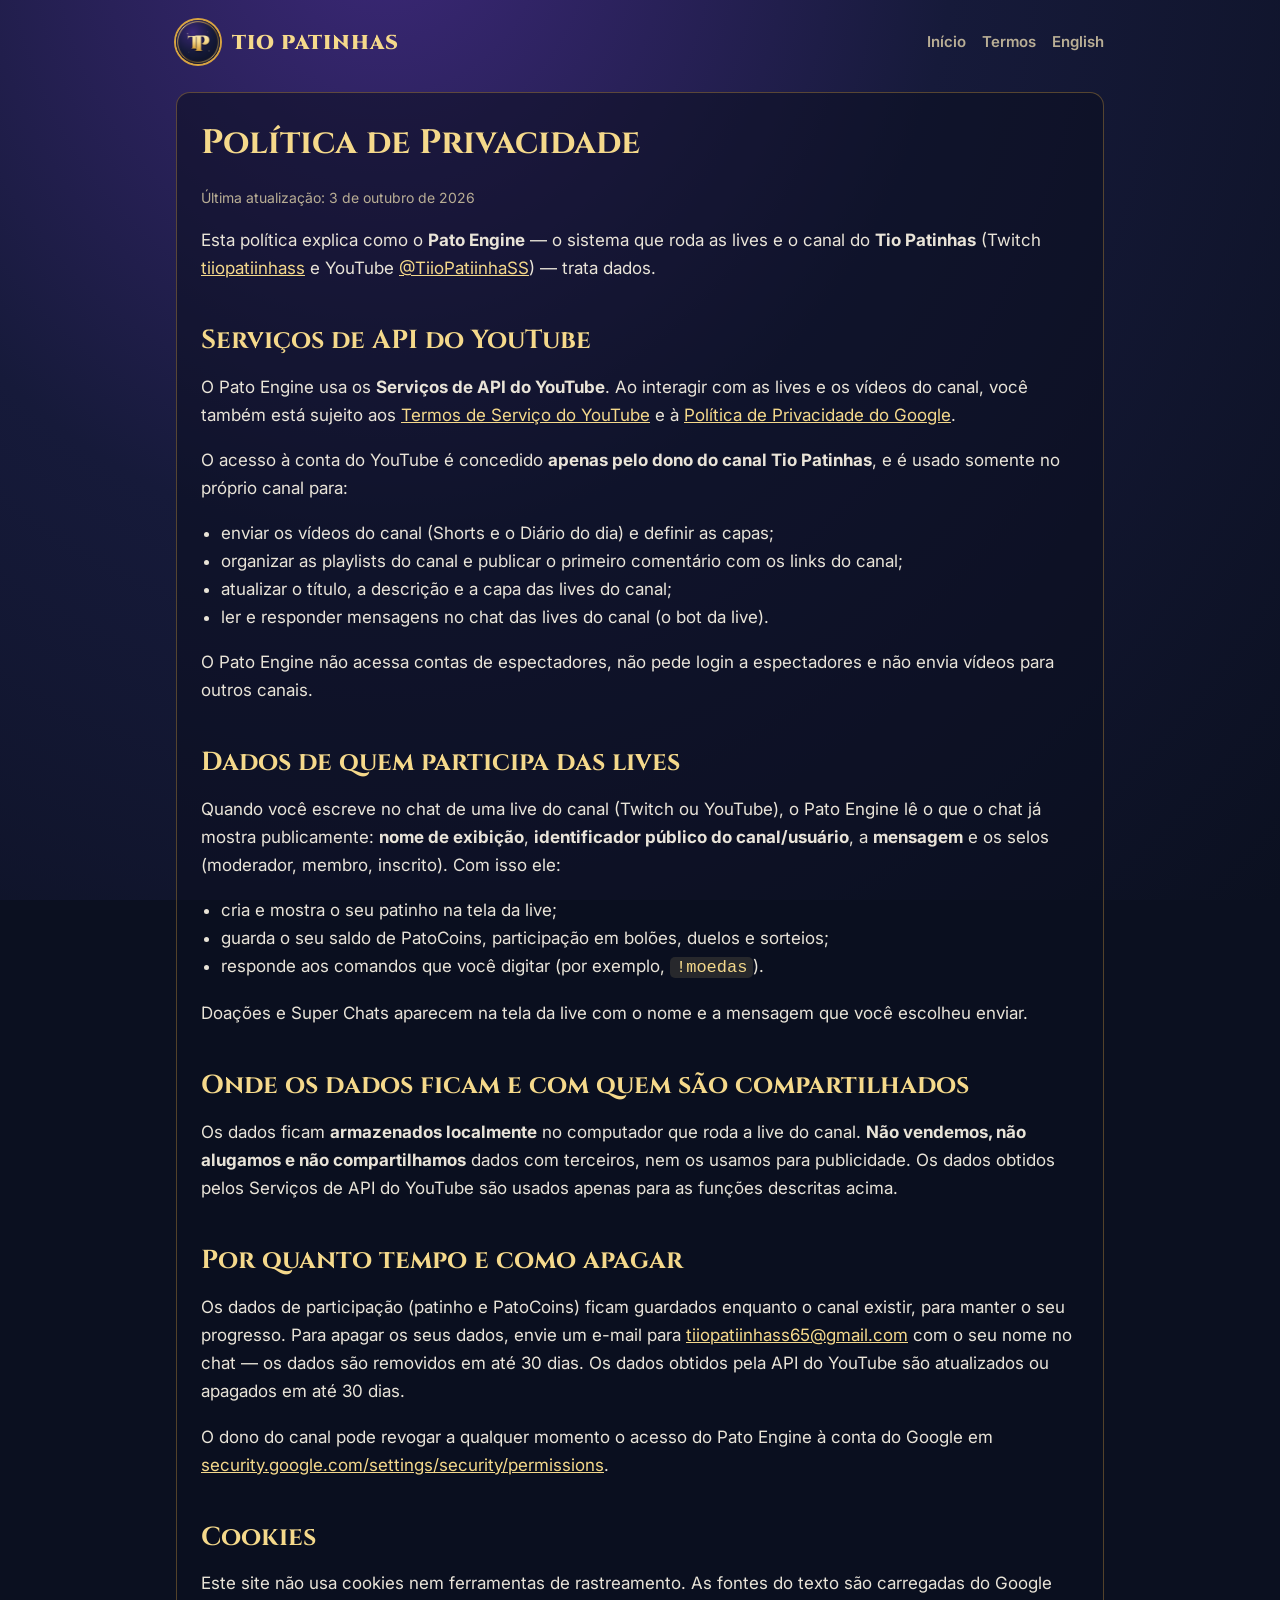
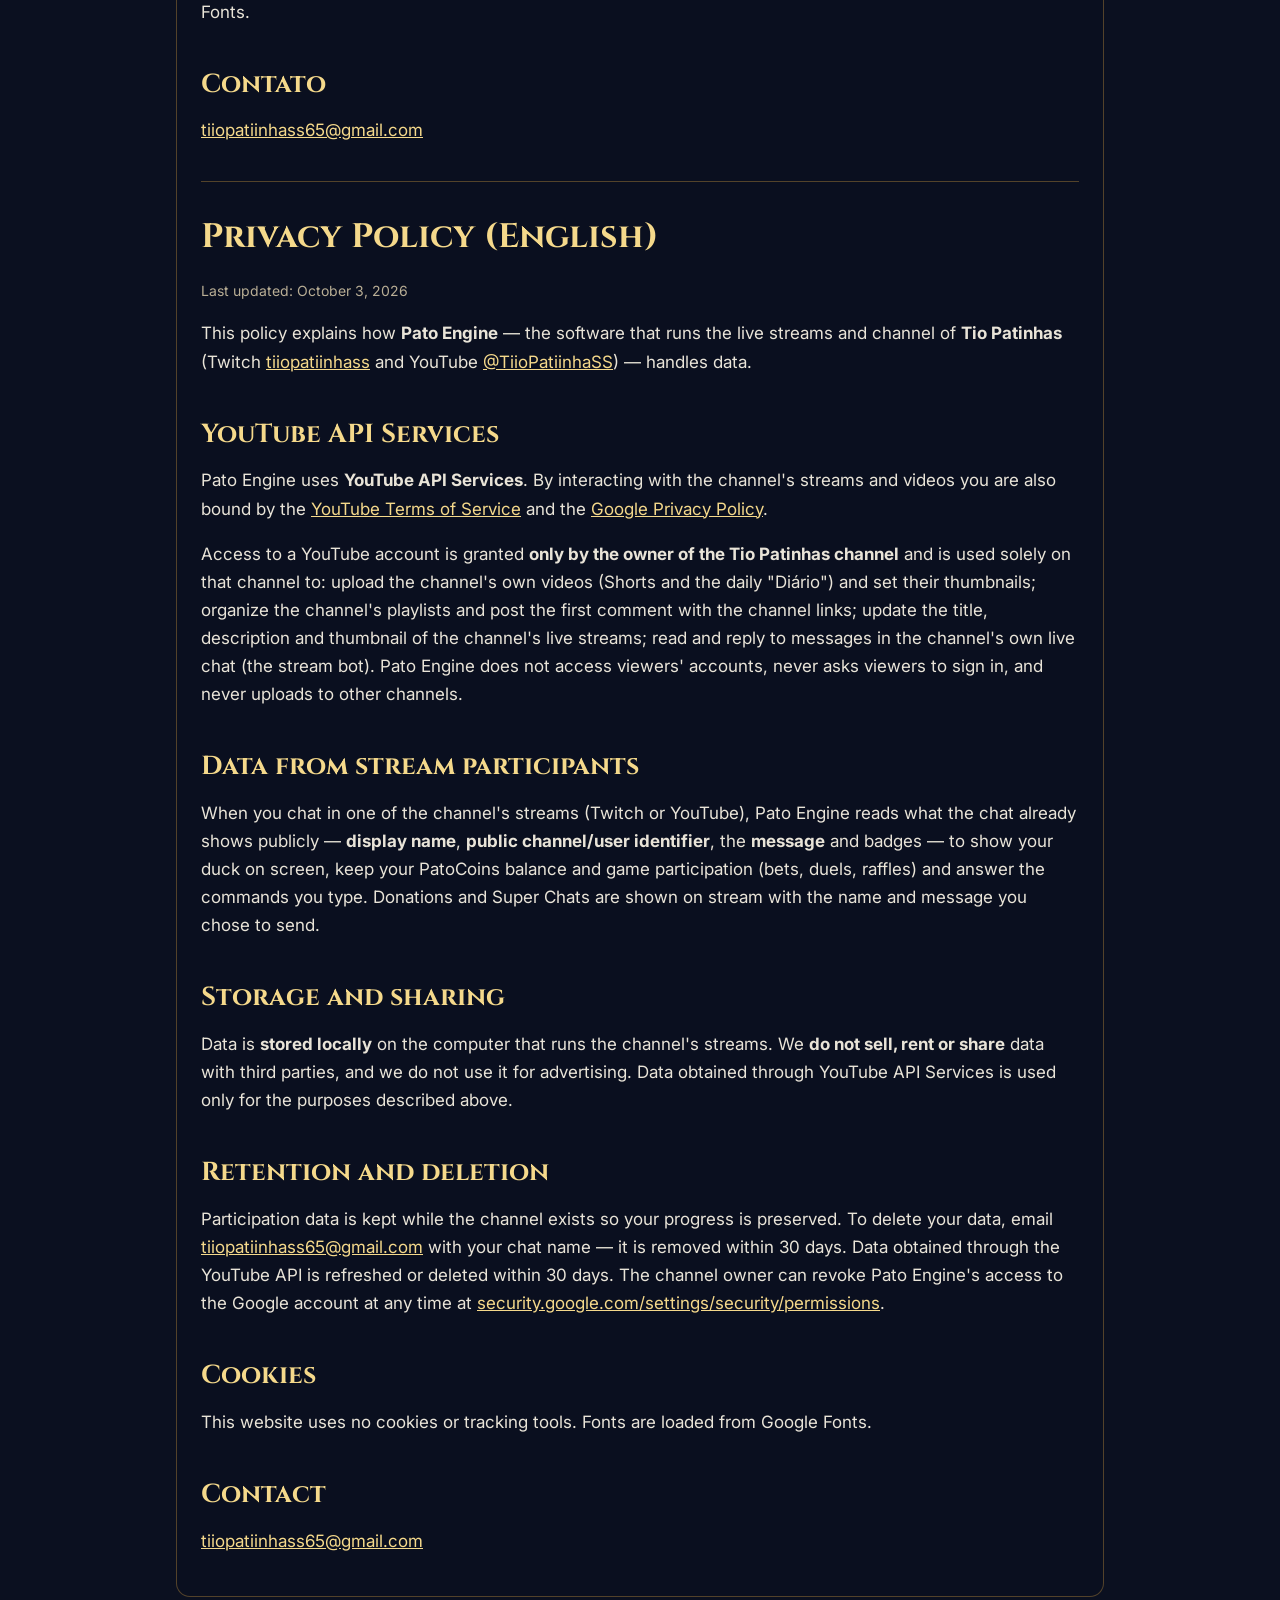
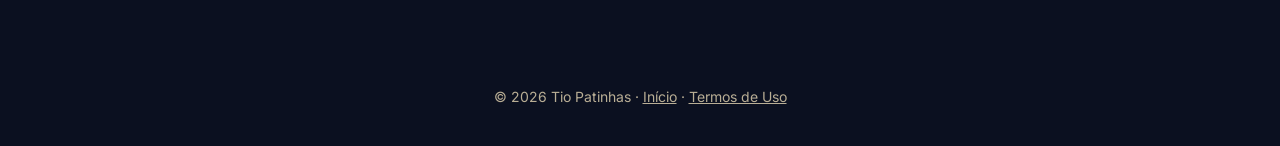
==== privacidade.html @ 6199187e "Site do canal Tio Patinhas: início, política de privacidade e termos de uso Co-Authored-By: Claude O" ====
<!doctype html>
<html lang="pt-BR">
<head>
<meta charset="utf-8">
<meta name="viewport" content="width=device-width, initial-scale=1">
<title>Política de Privacidade — Tio Patinhas</title>
<meta name="description" content="Política de Privacidade do canal Tio Patinhas e do Pato Engine (uso dos Serviços de API do YouTube).">
<link rel="icon" href="favicon.png">
<link rel="stylesheet" href="estilo.css">
</head>
<body>
<header class="topo">
  <img src="logo.png" alt="">
  <b>TIO PATINHAS</b>
  <nav><a href="index.html">Início</a><a href="termos.html">Termos</a><a href="#english">English</a></nav>
</header>
<main>
<div class="doc">
<h1>Política de Privacidade</h1>
<p class="idioma">Última atualização: 3 de outubro de 2026</p>

<p>Esta política explica como o <b>Pato Engine</b> — o sistema que roda as lives e o canal do <b>Tio Patinhas</b>
(Twitch <a href="https://twitch.tv/tiiopatiinhass">tiiopatiinhass</a> e YouTube
<a href="https://www.youtube.com/@TiioPatiinhaSS">@TiioPatiinhaSS</a>) — trata dados.</p>

<h2>Serviços de API do YouTube</h2>
<p>O Pato Engine usa os <b>Serviços de API do YouTube</b>. Ao interagir com as lives e os vídeos do canal, você também
está sujeito aos <a href="https://www.youtube.com/t/terms">Termos de Serviço do YouTube</a> e à
<a href="https://policies.google.com/privacy">Política de Privacidade do Google</a>.</p>
<p>O acesso à conta do YouTube é concedido <b>apenas pelo dono do canal Tio Patinhas</b>, e é usado somente no
próprio canal para:</p>
<ul>
  <li>enviar os vídeos do canal (Shorts e o Diário do dia) e definir as capas;</li>
  <li>organizar as playlists do canal e publicar o primeiro comentário com os links do canal;</li>
  <li>atualizar o título, a descrição e a capa das lives do canal;</li>
  <li>ler e responder mensagens no chat das lives do canal (o bot da live).</li>
</ul>
<p>O Pato Engine não acessa contas de espectadores, não pede login a espectadores e não envia vídeos para outros canais.</p>

<h2>Dados de quem participa das lives</h2>
<p>Quando você escreve no chat de uma live do canal (Twitch ou YouTube), o Pato Engine lê o que o chat já mostra
publicamente: <b>nome de exibição</b>, <b>identificador público do canal/usuário</b>, a <b>mensagem</b> e os selos
(moderador, membro, inscrito). Com isso ele:</p>
<ul>
  <li>cria e mostra o seu patinho na tela da live;</li>
  <li>guarda o seu saldo de PatoCoins, participação em bolões, duelos e sorteios;</li>
  <li>responde aos comandos que você digitar (por exemplo, <code>!moedas</code>).</li>
</ul>
<p>Doações e Super Chats aparecem na tela da live com o nome e a mensagem que você escolheu enviar.</p>

<h2>Onde os dados ficam e com quem são compartilhados</h2>
<p>Os dados ficam <b>armazenados localmente</b> no computador que roda a live do canal. <b>Não vendemos, não
alugamos e não compartilhamos</b> dados com terceiros, nem os usamos para publicidade. Os dados obtidos pelos
Serviços de API do YouTube são usados apenas para as funções descritas acima.</p>

<h2>Por quanto tempo e como apagar</h2>
<p>Os dados de participação (patinho e PatoCoins) ficam guardados enquanto o canal existir, para manter o seu
progresso. Para apagar os seus dados, envie um e-mail para
<a href="mailto:tiiopatiinhass65@gmail.com">tiiopatiinhass65@gmail.com</a> com o seu nome no chat — os dados são
removidos em até 30 dias. Os dados obtidos pela API do YouTube são atualizados ou apagados em até 30 dias.</p>
<p>O dono do canal pode revogar a qualquer momento o acesso do Pato Engine à conta do Google em
<a href="https://security.google.com/settings/security/permissions">security.google.com/settings/security/permissions</a>.</p>

<h2>Cookies</h2>
<p>Este site não usa cookies nem ferramentas de rastreamento. As fontes do texto são carregadas do Google Fonts.</p>

<h2>Contato</h2>
<p><a href="mailto:tiiopatiinhass65@gmail.com">tiiopatiinhass65@gmail.com</a></p>

<hr>

<h1 id="english">Privacy Policy (English)</h1>
<p class="idioma">Last updated: October 3, 2026</p>
<p>This policy explains how <b>Pato Engine</b> — the software that runs the live streams and channel of
<b>Tio Patinhas</b> (Twitch <a href="https://twitch.tv/tiiopatiinhass">tiiopatiinhass</a> and YouTube
<a href="https://www.youtube.com/@TiioPatiinhaSS">@TiioPatiinhaSS</a>) — handles data.</p>

<h2>YouTube API Services</h2>
<p>Pato Engine uses <b>YouTube API Services</b>. By interacting with the channel's streams and videos you are also
bound by the <a href="https://www.youtube.com/t/terms">YouTube Terms of Service</a> and the
<a href="https://policies.google.com/privacy">Google Privacy Policy</a>.</p>
<p>Access to a YouTube account is granted <b>only by the owner of the Tio Patinhas channel</b> and is used solely on
that channel to: upload the channel's own videos (Shorts and the daily "Diário") and set their thumbnails; organize
the channel's playlists and post the first comment with the channel links; update the title, description and
thumbnail of the channel's live streams; read and reply to messages in the channel's own live chat (the stream bot).
Pato Engine does not access viewers' accounts, never asks viewers to sign in, and never uploads to other channels.</p>

<h2>Data from stream participants</h2>
<p>When you chat in one of the channel's streams (Twitch or YouTube), Pato Engine reads what the chat already shows
publicly — <b>display name</b>, <b>public channel/user identifier</b>, the <b>message</b> and badges — to show your
duck on screen, keep your PatoCoins balance and game participation (bets, duels, raffles) and answer the commands
you type. Donations and Super Chats are shown on stream with the name and message you chose to send.</p>

<h2>Storage and sharing</h2>
<p>Data is <b>stored locally</b> on the computer that runs the channel's streams. We <b>do not sell, rent or share</b>
data with third parties, and we do not use it for advertising. Data obtained through YouTube API Services is used
only for the purposes described above.</p>

<h2>Retention and deletion</h2>
<p>Participation data is kept while the channel exists so your progress is preserved. To delete your data, email
<a href="mailto:tiiopatiinhass65@gmail.com">tiiopatiinhass65@gmail.com</a> with your chat name — it is removed within
30 days. Data obtained through the YouTube API is refreshed or deleted within 30 days. The channel owner can revoke
Pato Engine's access to the Google account at any time at
<a href="https://security.google.com/settings/security/permissions">security.google.com/settings/security/permissions</a>.</p>

<h2>Cookies</h2>
<p>This website uses no cookies or tracking tools. Fonts are loaded from Google Fonts.</p>

<h2>Contact</h2>
<p><a href="mailto:tiiopatiinhass65@gmail.com">tiiopatiinhass65@gmail.com</a></p>
</div>
</main>
<footer>© 2026 Tio Patinhas · <a href="index.html">Início</a> · <a href="termos.html">Termos de Uso</a></footer>
</body>
</html>
---- estilo.css ----
@import url('https://fonts.googleapis.com/css2?family=Cinzel:wght@700;900&family=Inter:wght@400;600;800&display=swap');

:root {
  --fundo: #0b1020;
  --fundo2: #161a3a;
  --roxo: #3c2878;
  --ouro: #f5d98b;
  --ouro2: #d9a441;
  --texto: #e9e4d8;
  --suave: #b9ae95;
  --linha: rgba(217, 164, 65, .35);
}

* { box-sizing: border-box; }
html { background: var(--fundo); }
body {
  margin: 0;
  font: 400 17px/1.65 Inter, system-ui, sans-serif;
  color: var(--texto);
  background: radial-gradient(ellipse at 30% -10%, var(--roxo) 0%, var(--fundo2) 45%, var(--fundo) 100%) fixed;
  min-height: 100vh;
}
a { color: var(--ouro); }
a:hover { color: #fff3d0; }

.topo { max-width: 960px; margin: 0 auto; padding: 20px 16px; display: flex; align-items: center; gap: 12px; }
.topo img { width: 44px; height: 44px; border-radius: 50%; box-shadow: 0 0 0 2px var(--ouro2); }
.topo b { font: 900 20px Cinzel, serif; color: var(--ouro); letter-spacing: 1px; }
.topo nav { margin-left: auto; display: flex; gap: 16px; font-weight: 600; font-size: 15px; flex-wrap: wrap; }
.topo nav a { color: var(--suave); text-decoration: none; }
.topo nav a:hover { color: var(--ouro); }

main { max-width: 960px; margin: 0 auto; padding: 8px 16px 64px; }
.hero { text-align: center; padding: 40px 0 24px; }
.hero img { width: 140px; height: 140px; border-radius: 50%; box-shadow: 0 0 0 4px var(--ouro2), 0 18px 40px rgba(0,0,0,.5); }
h1, h2 { font-family: Cinzel, serif; color: var(--ouro); line-height: 1.15; }
.hero h1 {
  font-size: clamp(36px, 7vw, 64px); margin: 22px 0 8px;
  background: linear-gradient(180deg, #fff3d0 0%, #f5d98b 42%, #d9a441 70%, #8a6320 100%);
  -webkit-background-clip: text; background-clip: text; color: transparent;
}
.hero p { color: var(--suave); font-size: 19px; margin: 0 auto; max-width: 640px; }
h2 { font-size: 26px; margin: 44px 0 12px; }
h3 { color: #fff; margin: 26px 0 6px; font-size: 18px; }

.botoes { display: flex; gap: 12px; justify-content: center; flex-wrap: wrap; margin-top: 26px; }
.botao {
  display: inline-block; padding: 12px 22px; border-radius: 10px; font-weight: 800; text-decoration: none;
  background: linear-gradient(180deg, #f5d98b, #d9a441); color: #2a1a05;
}
.botao.sec { background: transparent; color: var(--ouro); box-shadow: inset 0 0 0 2px var(--linha); }

.cartoes { display: grid; grid-template-columns: repeat(auto-fit, minmax(240px, 1fr)); gap: 14px; }
.cartao { background: rgba(11, 16, 32, .6); border: 1px solid var(--linha); border-radius: 14px; padding: 18px; }
.cartao h3 { margin-top: 0; color: var(--ouro); }
.cartao p { margin: 0; color: var(--suave); font-size: 15px; }
code { background: rgba(245, 217, 139, .12); padding: 1px 6px; border-radius: 5px; color: var(--ouro); }

.doc { background: rgba(11, 16, 32, .55); border: 1px solid var(--linha); border-radius: 14px; padding: 8px 24px 24px; }
.doc ul { padding-left: 20px; }
.idioma { color: var(--suave); font-size: 14px; }
hr { border: 0; border-top: 1px solid var(--linha); margin: 36px 0; }

footer { text-align: center; color: var(--suave); font-size: 14px; padding: 24px 16px 40px; }
footer a { color: var(--suave); }

@media (max-width: 600px) {
  .topo { flex-wrap: wrap; }
  .topo nav { margin-left: 0; width: 100%; }
  .doc { padding: 4px 16px 18px; }
}
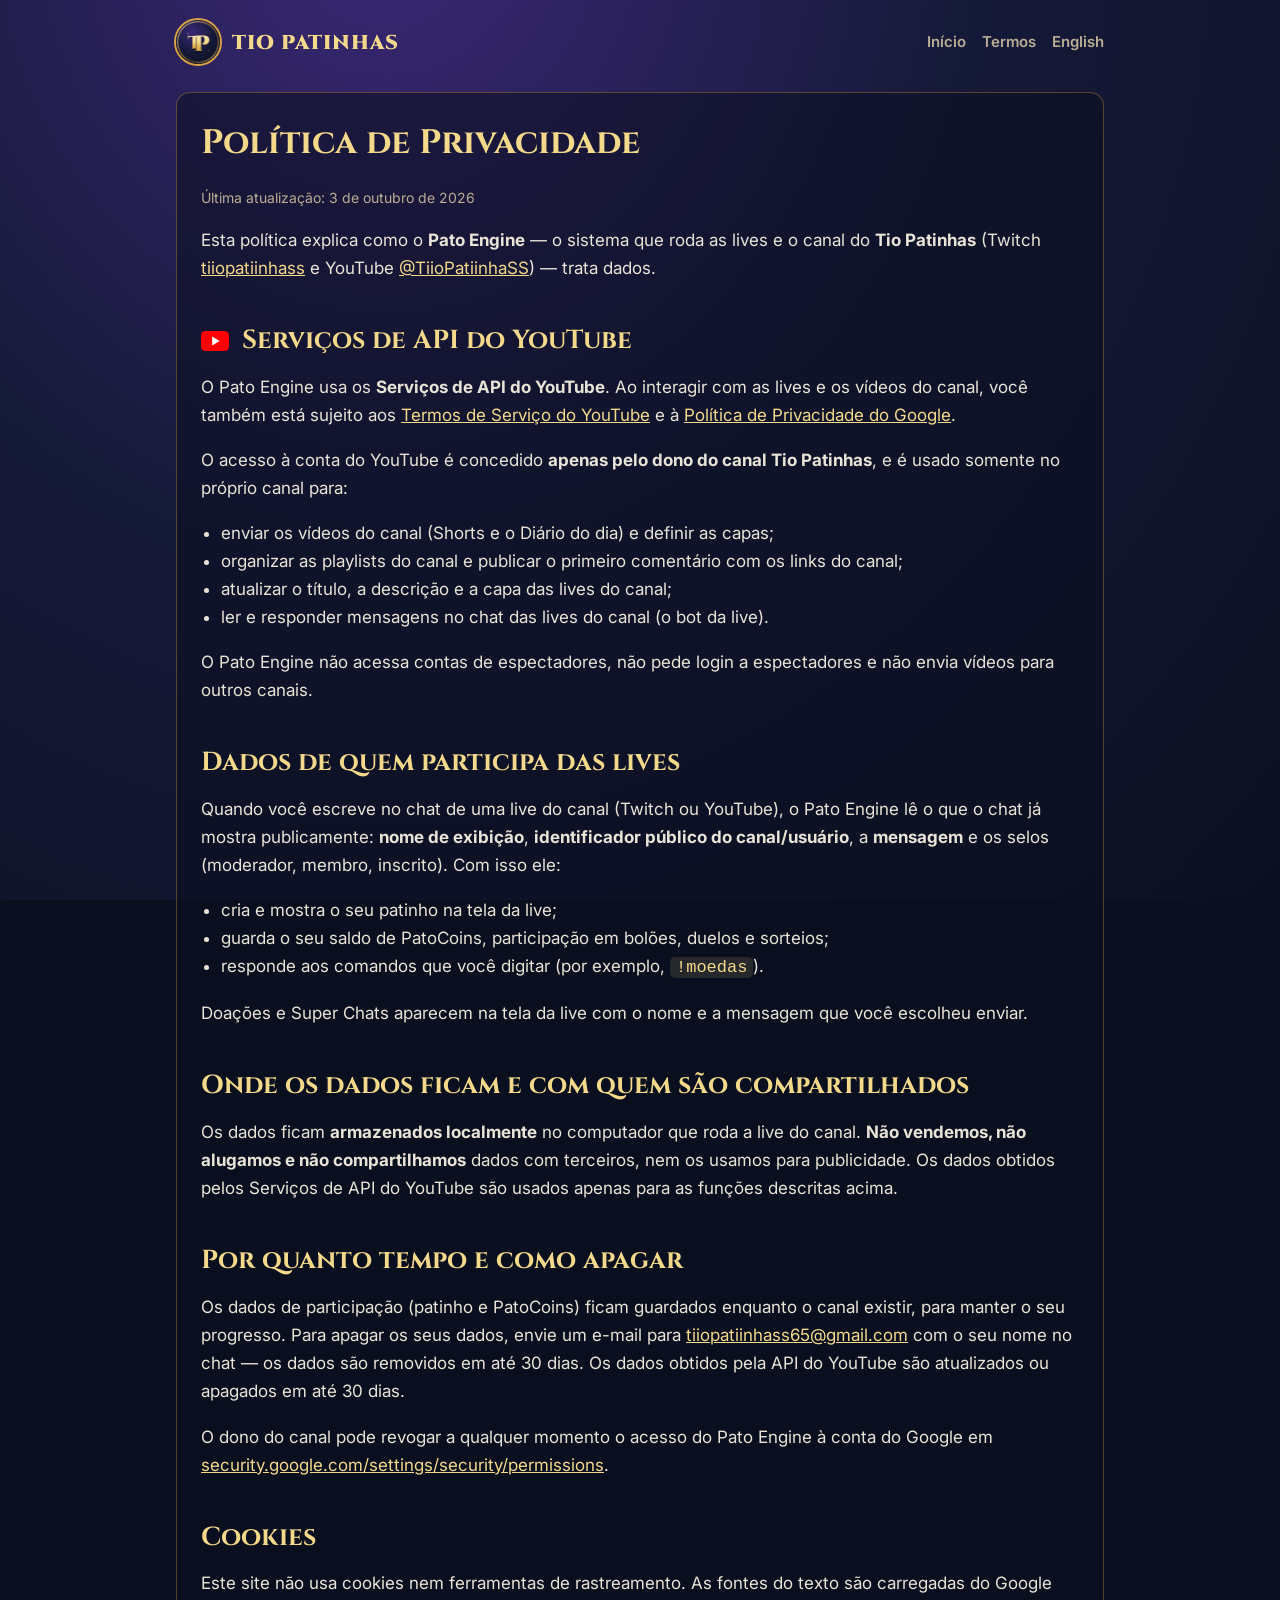
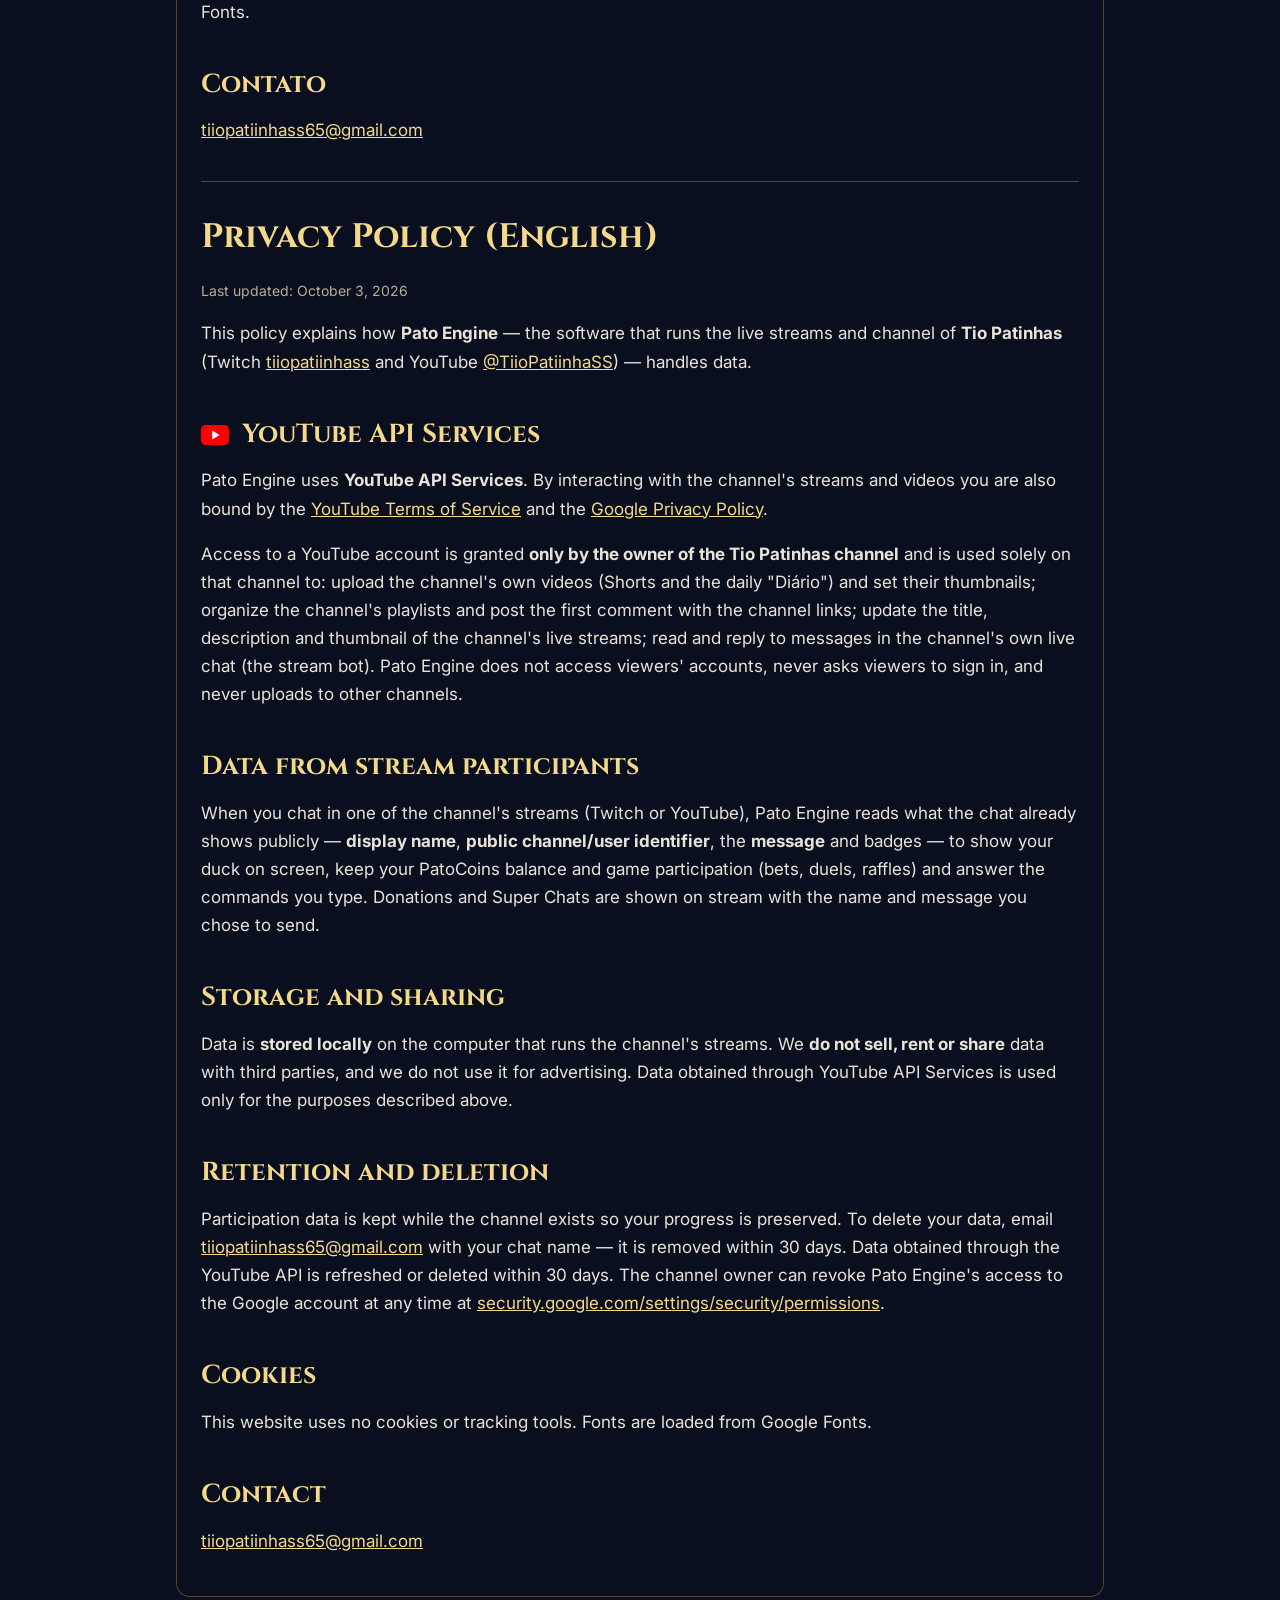
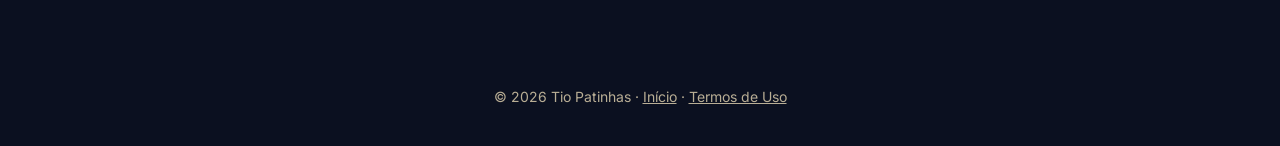
==== commit 7d13f29d: "Marca do YouTube (Serviços de API) na página inicial e na política de privacidade Co-Authored-By: Cl" ====
--- a/privacidade.html
+++ b/privacidade.html
@@ -23,7 +23,7 @@
 (Twitch <a href="https://twitch.tv/tiiopatiinhass">tiiopatiinhass</a> e YouTube
 <a href="https://www.youtube.com/@TiioPatiinhaSS">@TiioPatiinhaSS</a>) — trata dados.</p>
 
-<h2>Serviços de API do YouTube</h2>
+<h2><svg class="yt" viewBox="0 0 28 20" width="28" height="20" aria-label="YouTube" role="img"><rect width="28" height="20" rx="4.5" fill="#FF0000"/><path d="M11.2 5.6v8.8l7.4-4.4z" fill="#fff"/></svg> Serviços de API do YouTube</h2>
 <p>O Pato Engine usa os <b>Serviços de API do YouTube</b>. Ao interagir com as lives e os vídeos do canal, você também
 está sujeito aos <a href="https://www.youtube.com/t/terms">Termos de Serviço do YouTube</a> e à
 <a href="https://policies.google.com/privacy">Política de Privacidade do Google</a>.</p>
@@ -75,7 +75,7 @@
 <b>Tio Patinhas</b> (Twitch <a href="https://twitch.tv/tiiopatiinhass">tiiopatiinhass</a> and YouTube
 <a href="https://www.youtube.com/@TiioPatiinhaSS">@TiioPatiinhaSS</a>) — handles data.</p>
 
-<h2>YouTube API Services</h2>
+<h2><svg class="yt" viewBox="0 0 28 20" width="28" height="20" aria-label="YouTube" role="img"><rect width="28" height="20" rx="4.5" fill="#FF0000"/><path d="M11.2 5.6v8.8l7.4-4.4z" fill="#fff"/></svg> YouTube API Services</h2>
 <p>Pato Engine uses <b>YouTube API Services</b>. By interacting with the channel's streams and videos you are also
 bound by the <a href="https://www.youtube.com/t/terms">YouTube Terms of Service</a> and the
 <a href="https://policies.google.com/privacy">Google Privacy Policy</a>.</p>
--- a/estilo.css
+++ b/estilo.css
@@ -69,3 +69,9 @@
   .topo nav { margin-left: 0; width: 100%; }
   .doc { padding: 4px 16px 18px; }
 }
+
+.api-yt { max-width: 960px; margin: 0 auto; padding: 18px 16px; display: flex; gap: 12px; align-items: center;
+          border-top: 1px solid var(--linha); color: var(--suave); font-size: 15px; }
+.api-yt b { color: var(--texto); }
+.yt { flex: none; vertical-align: middle; }
+h2 .yt { margin-right: 6px; }
